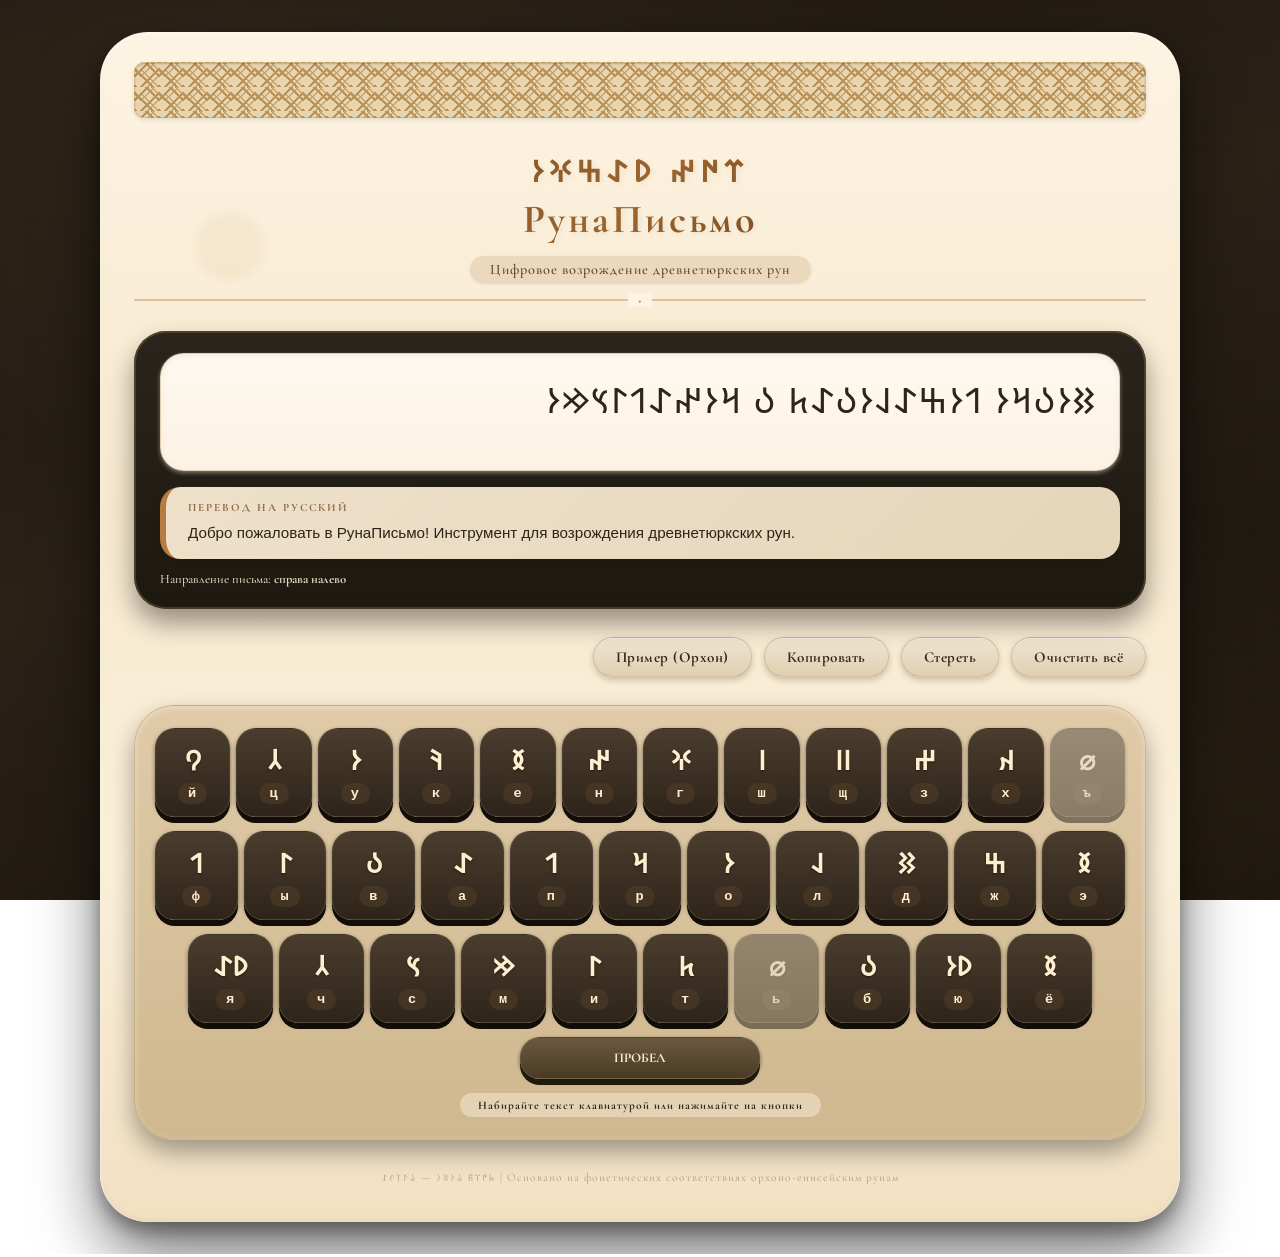
==== index.html @ fe3627d6 "Были убраны лишние файлы из GitHub" ====
<!DOCTYPE html>
<html lang="ru">
<head>
    <meta charset="UTF-8">
    <meta name="viewport" content="width=device-width, initial-scale=1.0">
    <title>РунаПисьмо — цифровое возрождение древнетюркских рун</title>
    <link rel="preconnect" href="https://fonts.googleapis.com">
    <link rel="preconnect" href="https://fonts.gstatic.com" crossorigin>
    <link href="https://fonts.googleapis.com/css2?family=Noto+Sans+Old+Turkic&family=Cormorant+Garamond:wght@500;700&display=swap" rel="stylesheet">
    <link rel="stylesheet" href="style.css">
</head>
<body>
    <main class="tool-container">
        <div class="ornament" aria-hidden="true"></div>

        <header class="title-section">
            <h1><span class="rune-accent">𐰼𐰇𐰤 𐰖𐰀𐰕𐰍𐰆</span><br>РунаПисьмо</h1>
            <p class="sub">Цифровое возрождение древнетюркских рун</p>
        </header>

        <section class="rune-display-area">
            <div class="rune-text-container">
                <div id="runeOutput" class="rune-output" dir="rtl" style="unicode-bidi: isolate;" aria-live="polite"></div>
            </div>

            <div class="translation-block">
                <div class="translation-label">Перевод на русский</div>
                <div id="translationText" class="translation-text" aria-live="polite">—</div>
            </div>

            <div class="info-hint">
                <span>Направление письма: <strong>справа налево</strong></span>
                <span class="copy-notify" id="copyToast" role="status" aria-live="polite"></span>
            </div>
        </section>

        <section class="action-bar" aria-label="Действия">
            <button class="action-btn" id="exampleBtn" type="button">Пример (Орхон)</button>
            <button class="action-btn" id="copyBtn" type="button">Копировать</button>
            <button class="action-btn" id="backBtn" type="button">Стереть</button>
            <button class="action-btn" id="clearBtn" type="button">Очистить всё</button>
        </section>

        <section class="keyboard" aria-label="Виртуальная клавиатура">
            <div class="key-row" id="keyboardRow1"></div>
            <div class="key-row" id="keyboardRow2"></div>
            <div class="key-row" id="keyboardRow3"></div>
            <div class="key-row">
                <button class="key special-key space-key" id="spaceKeyBtn" type="button">ПРОБЕЛ</button>
            </div>
            <p class="keyboard-caption">Набирайте текст клавиатурой или нажимайте на кнопки</p>
        </section>

        <footer>
            𐱅𐰇𐰼𐰜 𐰉𐰆𐰑𐰣 — 𐰉𐰃𐰠𐰏𐰀 | Основано на фонетических соответствиях орхоно-енисейским рунам
        </footer>
    </main>

    <script src="script.js"></script>
</body>
</html>
---- style.css ----
*,
*::before,
*::after {
    box-sizing: border-box;
}

html {
    -webkit-text-size-adjust: 100%;
}

body {
    margin: 0;
    min-height: 100vh;
    padding: 32px 16px;
    display: flex;
    justify-content: center;
    align-items: center;

    font-family: 'Cormorant Garamond', 'Georgia', 'Segoe UI', system-ui, serif;
    color: #2c2418;

    background:
        radial-gradient(1200px 600px at 15% 10%, rgba(200, 160, 90, 0.10), transparent 60%),
        radial-gradient(900px 500px at 85% 90%, rgba(160, 120, 60, 0.10), transparent 60%),
        linear-gradient(160deg, #1c1611 0%, #2a2117 45%, #17120c 100%);
    background-attachment: fixed;
}

body::before {
    content: '';
    position: fixed;
    inset: 0;
    pointer-events: none;
    z-index: 0;
    background-image:
        repeating-linear-gradient(0deg, rgba(255, 255, 255, 0.012) 0 1px, transparent 1px 3px),
        repeating-linear-gradient(90deg, rgba(0, 0, 0, 0.02) 0 1px, transparent 1px 4px);
    opacity: 0.7;
}

.tool-container {
    position: relative;
    z-index: 1;
    width: 100%;
    max-width: 1080px;
    padding: 30px 34px 38px;

    background:
        radial-gradient(circle at 12% 18%, rgba(200, 160, 100, 0.10) 0 2%, transparent 3%),
        radial-gradient(circle at 88% 82%, rgba(180, 140, 80, 0.08) 0 2%, transparent 3%),
        linear-gradient(180deg, #fdf3e2 0%, #f7e9cf 40%, #fbf0da 70%, #f2e0c2 100%);

    border-radius: 48px;
    box-shadow:
        0 32px 64px rgba(0, 0, 0, 0.55),
        0 8px 18px rgba(0, 0, 0, 0.35),
        inset 0 2px 4px rgba(255, 250, 240, 0.9),
        inset 0 -2px 6px rgba(0, 0, 0, 0.05);
}

.ornament {
    height: 56px;
    margin-bottom: 26px;
    border-radius: 10px;
    border: 1px solid rgba(180, 140, 80, 0.35);
    background-color: #e8d5b0;
    background-image:
        repeating-linear-gradient(45deg, #b8945c 0 2px, transparent 2px 12px),
        repeating-linear-gradient(-45deg, #b8945c 0 2px, transparent 2px 12px),
        repeating-linear-gradient(45deg, #c9a66b 0 1px, transparent 1px 12px),
        repeating-linear-gradient(-45deg, #c9a66b 0 1px, transparent 1px 12px);
    background-size: 24px 24px;
    background-position: 0 0, 0 0, 6px 0, 6px 0;
    box-shadow:
        inset 0 1px 2px rgba(0, 0, 0, 0.2),
        0 2px 4px rgba(0, 0, 0, 0.1);
}

.title-section {
    position: relative;
    text-align: center;
    margin-bottom: 30px;
    padding-bottom: 16px;
    border-bottom: 2px solid rgba(180, 140, 90, 0.45);
}

.title-section::after {
    content: '◆';
    position: absolute;
    bottom: -8px;
    left: 50%;
    transform: translateX(-50%);
    padding: 0 10px;
    font-size: 12px;
    color: #b8945c;
    background: #fdf3e2;
}

h1 {
    margin: 0;
    font-size: clamp(1.6rem, 4vw, 2.5rem);
    font-weight: 700;
    letter-spacing: 3px;
    line-height: 1.25;
    background: linear-gradient(135deg, #6b3a1f, #a0682f, #4a2010);
    background-clip: text;
    -webkit-background-clip: text;
    color: transparent;
    text-shadow: 2px 2px 5px rgba(0, 0, 0, 0.06);
}

.rune-accent {
    font-family: 'Noto Sans Old Turkic', 'Segoe UI Historic', serif;
    font-size: 0.75em;
    letter-spacing: 6px;
}

.sub {
    display: inline-block;
    margin: 12px 0 0;
    padding: 5px 20px;
    font-size: 0.9rem;
    font-weight: 500;
    letter-spacing: 1px;
    color: #5a3e28;
    background: rgba(230, 210, 180, 0.75);
    border-radius: 40px;
    box-shadow: 0 1px 3px rgba(0, 0, 0, 0.1);
}

.rune-display-area {
    position: relative;
    margin-bottom: 28px;
    padding: 22px 26px;
    border-radius: 32px;
    background: linear-gradient(180deg, #2a241c 0%, #1d1810 100%);
    box-shadow:
        inset 0 0 0 2px rgba(100, 80, 50, 0.6),
        0 14px 26px rgba(0, 0, 0, 0.4),
        inset 0 1px 0 rgba(255, 255, 255, 0.03);
}

.rune-text-container {
    min-height: 110px;
    padding: 18px 22px;
    border-radius: 24px;
    border: 1px solid rgba(200, 170, 120, 0.5);
    background: linear-gradient(180deg, #fef8ef 0%, #fdf3e4 100%);
    box-shadow:
        inset 0 2px 6px rgba(0, 0, 0, 0.06),
        0 2px 4px rgba(255, 255, 255, 0.4);
}

.rune-output {
    min-height: 80px;
    font-family: 'Noto Sans Old Turkic', 'Segoe UI Historic', 'Ebrima', 'FreeSerif', serif;
    font-size: clamp(1.6rem, 4vw, 2.2rem);
    line-height: 1.55;
    letter-spacing: 2px;
    color: #2e241b;
    word-break: break-word;
    white-space: pre-wrap;
    transition: color 0.4s ease;
}

.rune-output.placeholder-text {
    color: #c2b39a;
    font-style: italic;
}

.translation-block {
    margin-top: 16px;
    padding: 14px 22px;
    border-radius: 20px;
    border-left: 6px solid #b87c42;
    background: linear-gradient(135deg, #efe0ca 0%, #e5d5ba 100%);
    box-shadow: 0 2px 8px rgba(0, 0, 0, 0.1);
    font-size: 0.95rem;
    font-weight: 500;
    direction: ltr;
    text-align: left;
}

.translation-label {
    margin-bottom: 8px;
    font-size: 0.7rem;
    font-weight: 700;
    letter-spacing: 2px;
    text-transform: uppercase;
    color: #8b6946;
}

.translation-text {
    font-family: 'Segoe UI', 'Roboto', sans-serif;
    line-height: 1.5;
    white-space: pre-wrap;
    word-break: break-word;
    transition: opacity 0.3s ease;
}

.info-hint {
    display: flex;
    justify-content: space-between;
    align-items: center;
    gap: 12px;
    margin-top: 12px;
    font-size: 0.8rem;
    font-weight: 500;
    color: #e5d5bb;
    direction: ltr;
}

.copy-notify {
    padding: 4px 14px;
    border-radius: 60px;
    font-size: 0.75rem;
    color: #f9eec1;
    background: #a5713c;
    box-shadow: 0 1px 3px rgba(0, 0, 0, 0.3);
    opacity: 0;
    transition: opacity 0.3s ease;
    white-space: nowrap;
}

.action-bar {
    display: flex;
    flex-wrap: wrap;
    gap: 12px;
    justify-content: flex-end;
    align-items: center;
    margin-bottom: 28px;
}

.action-btn {
    padding: 10px 22px;
    border: 1px solid rgba(180, 140, 90, 0.4);
    border-radius: 60px;
    font-family: inherit;
    font-size: 0.95rem;
    font-weight: 700;
    letter-spacing: 0.5px;
    color: #3b2a1c;
    background: linear-gradient(180deg, #f0e6d4 0%, #e0cfb0 100%);
    box-shadow:
        0 3px 6px rgba(0, 0, 0, 0.2),
        inset 0 1px 0 rgba(255, 255, 255, 0.5);
    cursor: pointer;
    transition: transform 0.15s ease, box-shadow 0.15s ease, background 0.2s ease;
}

.action-btn:hover {
    background: linear-gradient(180deg, #e8dcc5 0%, #d4c09a 100%);
    transform: translateY(-1px);
    box-shadow:
        0 5px 12px rgba(0, 0, 0, 0.3),
        inset 0 1px 0 rgba(255, 255, 255, 0.5);
}

.action-btn:active {
    background: #c9b48a;
    transform: translateY(1px);
    box-shadow:
        0 1px 3px rgba(0, 0, 0, 0.3),
        inset 0 1px 3px rgba(0, 0, 0, 0.2);
}

.action-btn:focus-visible {
    outline: 3px solid #b87c42;
    outline-offset: 2px;
}

.keyboard {
    margin-top: 14px;
    padding: 22px 20px;
    border: 1px solid rgba(180, 140, 80, 0.3);
    border-radius: 40px;
    background: linear-gradient(180deg, #e0caa8 0%, #cfb88e 100%);
    box-shadow:
        inset 0 2px 6px rgba(255, 255, 255, 0.4),
        0 12px 24px rgba(0, 0, 0, 0.35);
}

.key-row {
    display: flex;
    flex-wrap: wrap;
    justify-content: center;
    gap: 6px;
    margin-bottom: 14px;
}

.key {
    display: inline-flex;
    flex-direction: column;
    align-items: center;
    justify-content: center;
    flex: 1 1 auto;
    min-width: 54px;
    max-width: 85px;
    padding: 12px 4px;
    border: 1px solid rgba(255, 255, 255, 0.05);
    border-radius: 20px;
    font-family: inherit;
    font-weight: 700;
    color: #ffefcf;
    background: linear-gradient(180deg, #4a3d2e 0%, #2e2419 100%);
    box-shadow:
        0 6px 0 #120d07,
        0 2px 4px rgba(0, 0, 0, 0.5);
    cursor: pointer;
    transition: transform 0.08s linear, box-shadow 0.08s linear, background 0.15s ease;
}

.key:hover {
    background: linear-gradient(180deg, #5a4d3e 0%, #3a2f24 100%);
    box-shadow:
        0 7px 0 #120d07,
        0 3px 6px rgba(0, 0, 0, 0.5);
}

.key:active {
    transform: translateY(4px);
    box-shadow:
        0 2px 0 #120d07,
        0 1px 2px rgba(0, 0, 0, 0.5);
    transition-duration: 0.04s;
}

.key:focus-visible {
    outline: 3px solid #f0d9a8;
    outline-offset: 2px;
}

.key-rune-char {
    margin-bottom: 5px;
    font-family: 'Noto Sans Old Turkic', 'Segoe UI Historic', monospace;
    font-size: 1.7rem;
    text-shadow: 0 1px 2px rgba(0, 0, 0, 0.5);
}

.key-letter-char {
    padding: 3px 10px;
    border-radius: 20px;
    font-family: monospace;
    font-size: 0.85rem;
    font-weight: 700;
    letter-spacing: 1px;
    text-transform: lowercase;
    background: rgba(80, 60, 40, 0.6);
}

.key-disabled {
    opacity: 0.45;
    cursor: not-allowed;
    filter: grayscale(0.6);
}

.special-key {
    min-width: 96px;
    background: linear-gradient(180deg, #c99550 0%, #a07238 100%);
    box-shadow:
        0 6px 0 #5a3d20,
        0 2px 4px rgba(0, 0, 0, 0.5);
}

.special-key:hover {
    background: linear-gradient(180deg, #d4a560 0%, #b08040 100%);
}

.space-key {
    min-width: 240px;
    background: linear-gradient(180deg, #6b5a40 0%, #4a3a25 100%);
    box-shadow:
        0 6px 0 #1f180e,
        0 2px 4px rgba(0, 0, 0, 0.5);
}

.keyboard-caption {
    margin: 6px 0 0;
    padding: 5px 18px;
    display: block;
    width: fit-content;
    margin-inline: auto;
    font-size: 0.72rem;
    font-weight: 700;
    letter-spacing: 1px;
    color: #2f281b;
    background: rgba(235, 221, 196, 0.7);
    border-radius: 60px;
    text-align: center;
}

footer {
    margin-top: 30px;
    font-size: 0.72rem;
    letter-spacing: 1px;
    text-align: center;
    color: #a8906f;
    opacity: 0.85;
}

@media (max-width: 720px) {
    body {
        padding: 16px 10px;
        align-items: flex-start;
    }

    .tool-container {
        padding: 20px 16px 28px;
        border-radius: 32px;
    }

    .rune-display-area {
        padding: 16px;
        border-radius: 24px;
    }

    .rune-text-container {
        padding: 14px 16px;
    }

    .keyboard {
        padding: 16px 10px;
        border-radius: 28px;
    }

    .key {
        min-width: 58px;
        padding: 10px 4px;
        border-radius: 16px;
    }

    .key-rune-char {
        font-size: 1.35rem;
    }

    .key-letter-char {
        font-size: 0.75rem;
        padding: 2px 7px;
    }

    .space-key {
        min-width: 180px;
    }

    .action-bar {
        justify-content: center;
    }

    .action-btn {
        flex: 1 1 140px;
        text-align: center;
    }

    .info-hint {
        flex-direction: column;
        align-items: flex-start;
        gap: 6px;
    }
}

@media (prefers-reduced-motion: reduce) {
    *,
    *::before,
    *::after {
        transition: none !important;
        animation: none !important;
    }
}
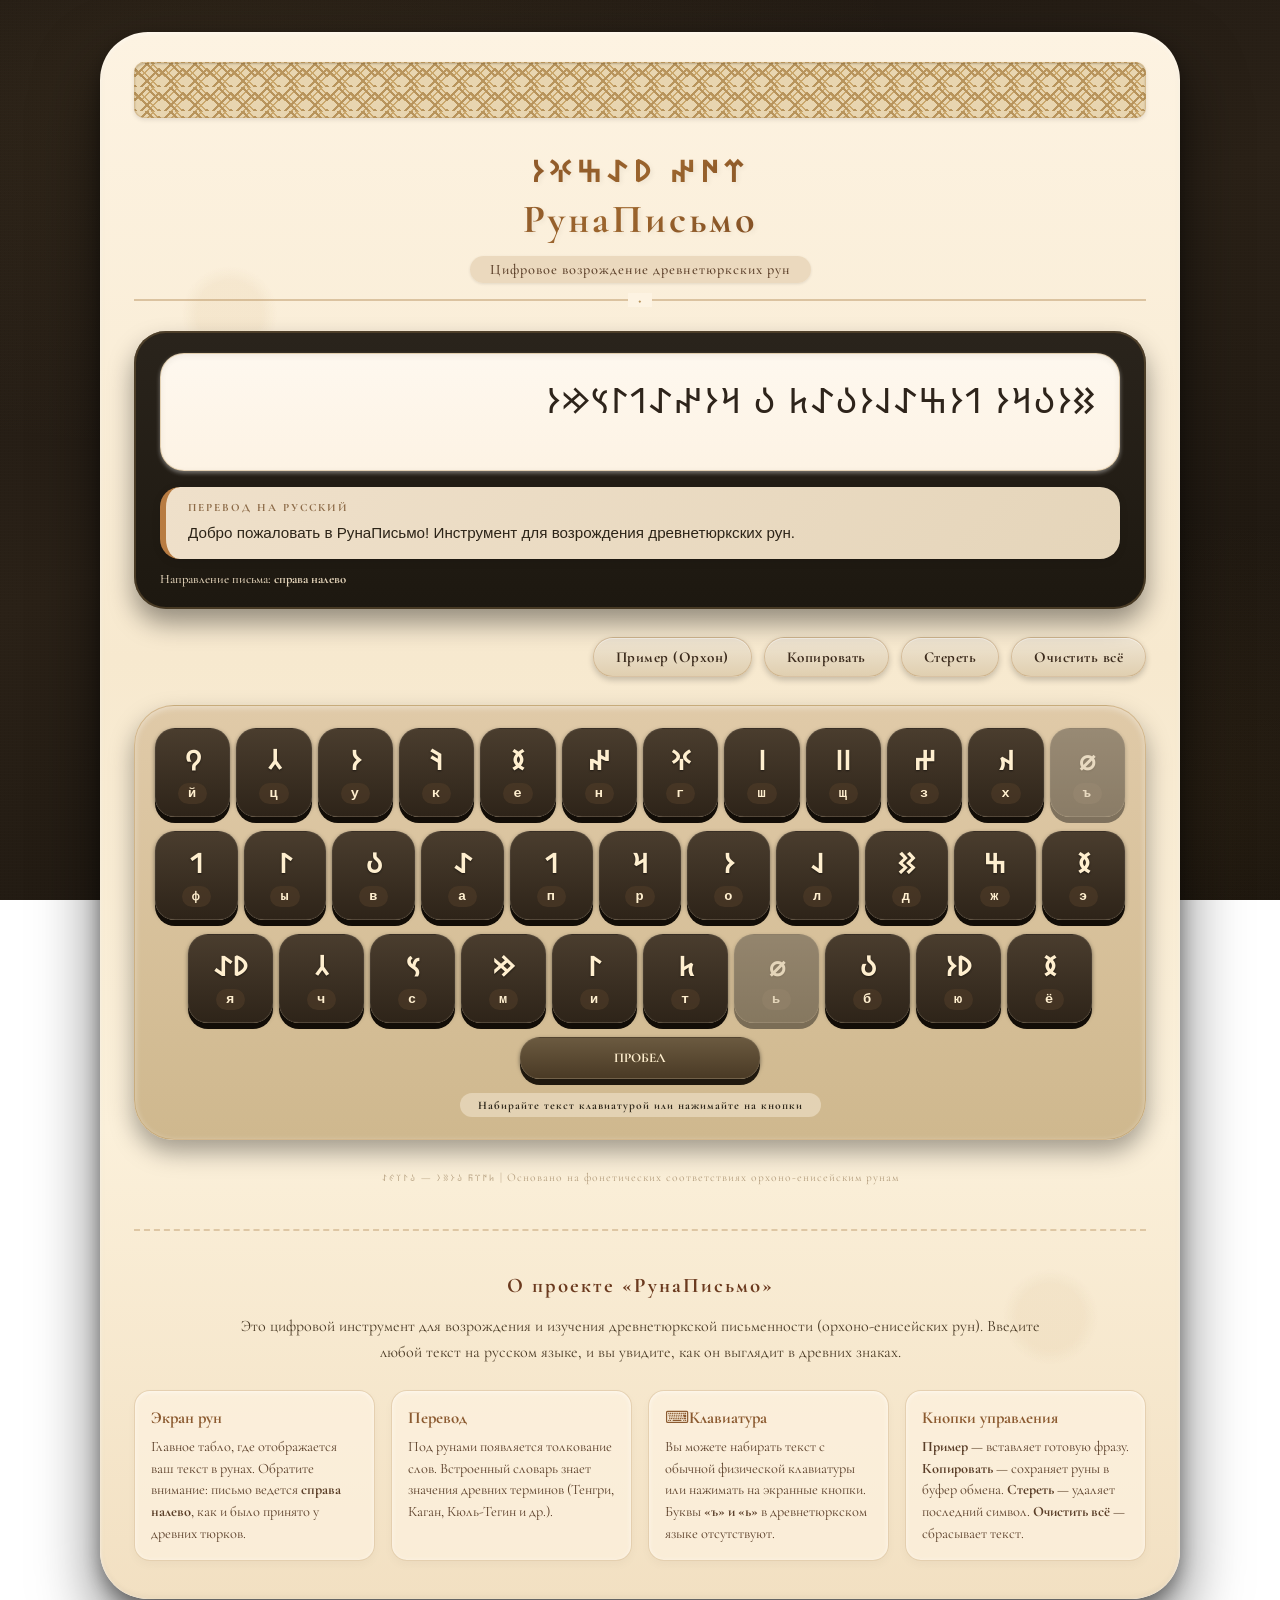
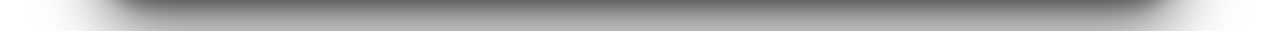
==== commit fb2ffe31: "Добавлено описание проекта и его сотавляющих" ====
--- a/index.html
+++ b/index.html
@@ -54,6 +54,31 @@
         <footer>
             𐱅𐰇𐰼𐰜 𐰉𐰆𐰑𐰣 — 𐰉𐰃𐰠𐰏𐰀 | Основано на фонетических соответствиях орхоно-енисейским рунам
         </footer>
+        <section class="about-section">
+            <h2 class="about-title"> О проекте «РунаПисьмо»</h2>
+            <p class="about-desc">
+                Это цифровой инструмент для возрождения и изучения древнетюркской письменности (орхоно-енисейских рун). 
+                Введите любой текст на русском языке, и вы увидите, как он выглядит в древних знаках.
+            </p>
+                        <div class="about-grid">
+                <div class="about-card">
+                    <h3>Экран рун</h3>
+                    <p>Главное табло, где отображается ваш текст в рунах. Обратите внимание: письмо ведется <b>справа налево</b>, как и было принято у древних тюрков.</p>
+                </div>
+                <div class="about-card">
+                    <h3>Перевод</h3>
+                    <p>Под рунами появляется толкование слов. Встроенный словарь знает значения древних терминов (Тенгри, Каган, Кюль-Тегин и др.).</p>
+                </div>
+                <div class="about-card">
+                    <h3>⌨Клавиатура</h3>
+                    <p>Вы можете набирать текст с обычной физической клавиатуры или нажимать на экранные кнопки. Буквы <b>«ъ» и «ь»</b> в древнетюркском языке отсутствуют.</p>
+                </div>
+                <div class="about-card">
+                    <h3>Кнопки управления</h3>
+                    <p><b>Пример</b> — вставляет готовую фразу. <b>Копировать</b> — сохраняет руны в буфер обмена. <b>Стереть</b> — удаляет последний символ. <b>Очистить всё</b> — сбрасывает текст.</p>
+                </div>
+            </div>
+        </section>
     </main>
 
     <script src="script.js"></script>
--- a/style.css
+++ b/style.css
@@ -465,4 +465,72 @@
         transition: none !important;
         animation: none !important;
     }
+}
+.about-section {
+    margin-top: 45px;
+    padding-top: 25px;
+    border-top: 2px dashed rgba(180, 140, 90, 0.4);
+}
+
+.about-title {
+    text-align: center;
+    font-size: 1.3rem;
+    color: #6b3a1f;
+    margin-bottom: 12px;
+    letter-spacing: 2px;
+}
+
+.about-desc {
+    text-align: center;
+    font-size: 1rem;
+    color: #4a3a25;
+    margin-bottom: 25px;
+    max-width: 800px;
+    margin-inline: auto;
+    line-height: 1.6;
+}
+
+.about-grid {
+    display: grid;
+    grid-template-columns: repeat(auto-fit, minmax(220px, 1fr));
+    gap: 16px;
+}
+
+.about-card {
+    background: rgba(253, 243, 226, 0.65);
+    border: 1px solid rgba(180, 140, 80, 0.3);
+    padding: 16px;
+    border-radius: 16px;
+    box-shadow: inset 0 1px 4px rgba(255, 255, 255, 0.6), 0 4px 10px rgba(0, 0, 0, 0.03);
+    transition: transform 0.2s ease;
+}
+
+.about-card:hover {
+    transform: translateY(-3px);
+}
+
+.about-card h3 {
+    font-size: 1.05rem;
+    color: #8b5a30;
+    margin: 0 0 8px 0;
+    display: flex;
+    align-items: center;
+    gap: 6px;
+}
+
+.about-card p {
+    font-size: 0.9rem;
+    line-height: 1.5;
+    color: #5a3e28;
+    margin: 0;
+}
+
+@media (max-width: 720px) {
+    .about-section {
+        margin-top: 30px;
+        padding-top: 20px;
+    }
+    .about-desc {
+        font-size: 0.9rem;
+    }
 }
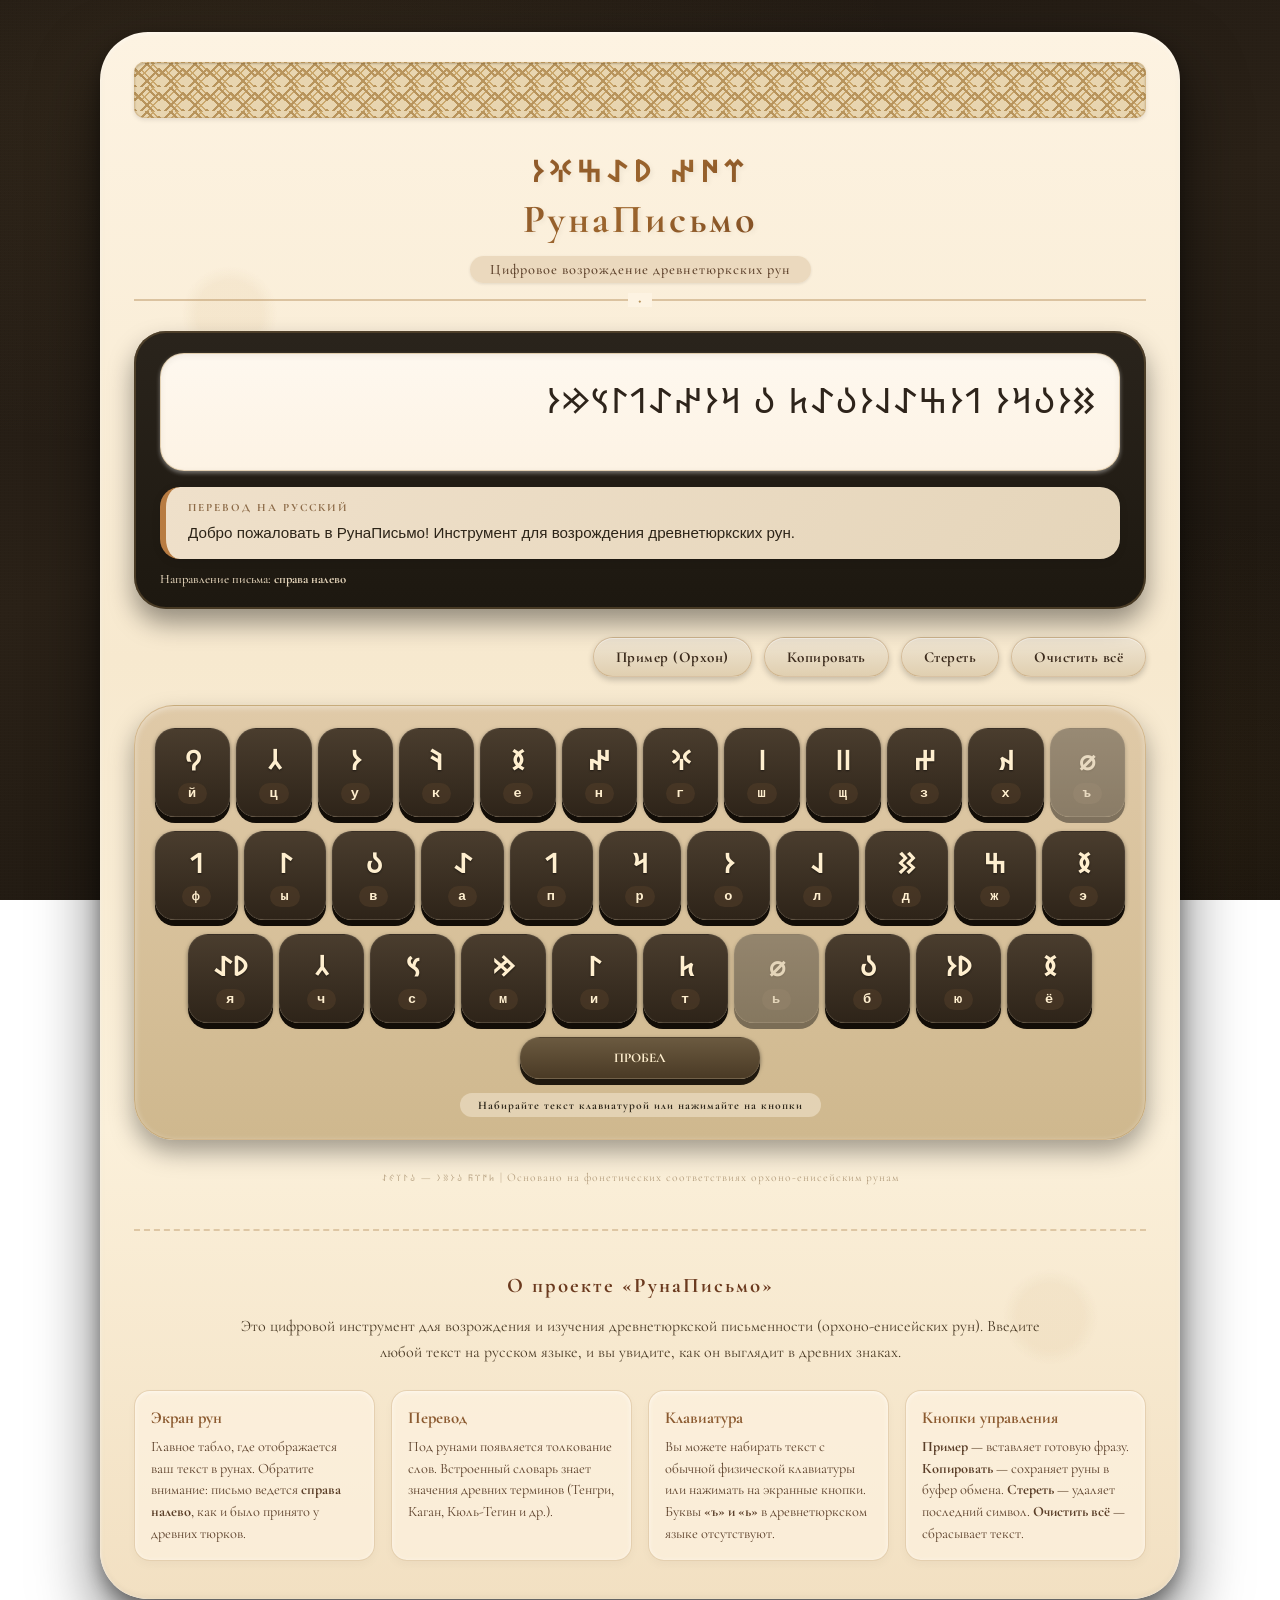
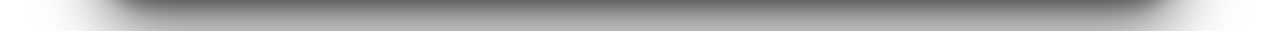
==== commit 666603a6: "Удалена незначительная ошибка" ====
--- a/index.html
+++ b/index.html
@@ -70,7 +70,7 @@
                     <p>Под рунами появляется толкование слов. Встроенный словарь знает значения древних терминов (Тенгри, Каган, Кюль-Тегин и др.).</p>
                 </div>
                 <div class="about-card">
-                    <h3>⌨Клавиатура</h3>
+                    <h3>Клавиатура</h3>
                     <p>Вы можете набирать текст с обычной физической клавиатуры или нажимать на экранные кнопки. Буквы <b>«ъ» и «ь»</b> в древнетюркском языке отсутствуют.</p>
                 </div>
                 <div class="about-card">
